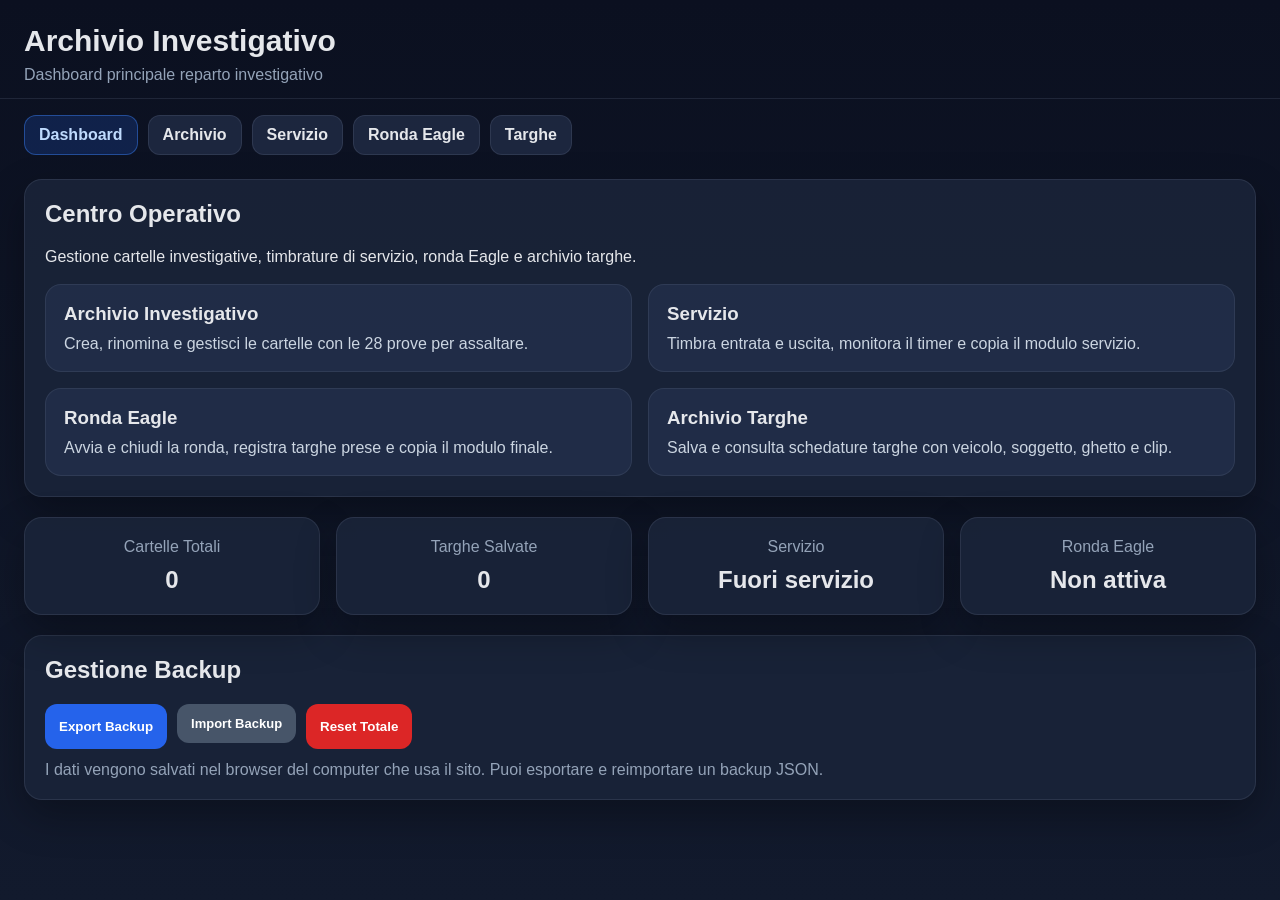
==== index.html @ c2adc294 "Add files via upload" ====
<!DOCTYPE html>
<html lang="it">
<head>
  <meta charset="UTF-8" />
  <meta name="viewport" content="width=device-width, initial-scale=1.0" />
  <title>Archivio Investigativo - Dashboard</title>
  <link rel="stylesheet" href="css/style.css" />
</head>
<body>
  <header class="site-header">
    <div>
      <h1>Archivio Investigativo</h1>
      <p class="subtitle">Dashboard principale reparto investigativo</p>
    </div>
  </header>

  <nav class="main-nav">
    <a href="index.html" class="nav-link active">Dashboard</a>
    <a href="archivio.html" class="nav-link">Archivio</a>
    <a href="servizio.html" class="nav-link">Servizio</a>
    <a href="ronda.html" class="nav-link">Ronda Eagle</a>
    <a href="targhe.html" class="nav-link">Targhe</a>
  </nav>

  <main class="page-container">
    <section class="panel hero-panel">
      <h2>Centro Operativo</h2>
      <p>
        Gestione cartelle investigative, timbrature di servizio, ronda Eagle e archivio targhe.
      </p>

      <div class="dashboard-grid">
        <a class="dashboard-card" href="archivio.html">
          <h3>Archivio Investigativo</h3>
          <p>Crea, rinomina e gestisci le cartelle con le 28 prove per assaltare.</p>
        </a>

        <a class="dashboard-card" href="servizio.html">
          <h3>Servizio</h3>
          <p>Timbra entrata e uscita, monitora il timer e copia il modulo servizio.</p>
        </a>

        <a class="dashboard-card" href="ronda.html">
          <h3>Ronda Eagle</h3>
          <p>Avvia e chiudi la ronda, registra targhe prese e copia il modulo finale.</p>
        </a>

        <a class="dashboard-card" href="targhe.html">
          <h3>Archivio Targhe</h3>
          <p>Salva e consulta schedature targhe con veicolo, soggetto, ghetto e clip.</p>
        </a>
      </div>
    </section>

    <section class="stats-grid">
      <div class="panel stat-card">
        <span class="stat-label">Cartelle Totali</span>
        <strong class="stat-value" id="statFolders">0</strong>
      </div>

      <div class="panel stat-card">
        <span class="stat-label">Targhe Salvate</span>
        <strong class="stat-value" id="statPlates">0</strong>
      </div>

      <div class="panel stat-card">
        <span class="stat-label">Servizio</span>
        <strong class="stat-value" id="statService">Fuori servizio</strong>
      </div>

      <div class="panel stat-card">
        <span class="stat-label">Ronda Eagle</span>
        <strong class="stat-value" id="statRonda">Non attiva</strong>
      </div>
    </section>

    <section class="panel">
      <h2>Gestione Backup</h2>
      <div class="button-row">
        <button class="btn btn-primary" id="exportDataBtn">Export Backup</button>
        <label class="btn btn-secondary file-label">
          Import Backup
          <input type="file" id="importDataInput" accept=".json" hidden />
        </label>
        <button class="btn btn-danger" id="resetAllBtn">Reset Totale</button>
      </div>
      <p class="help-text">
        I dati vengono salvati nel browser del computer che usa il sito. Puoi esportare e reimportare un backup JSON.
      </p>
    </section>
  </main>

  <script src="js/storage.js"></script>
  <script src="js/ui.js"></script>
  <script src="js/index.js"></script>
</body>
</html>
---- css/style.css ----
:root {
  --bg: #0b1020;
  --bg2: #121a2d;
  --panel: #1a2338;
  --panel-2: #24304b;
  --border: #334155;
  --text: #e5e7eb;
  --muted: #94a3b8;
  --primary: #2563eb;
  --primary-hover: #1d4ed8;
  --success: #16a34a;
  --warning: #d97706;
  --danger: #dc2626;
  --secondary: #475569;
  --shadow: 0 16px 40px rgba(0, 0, 0, 0.3);
  --radius: 18px;
}

* {
  box-sizing: border-box;
}

html, body {
  margin: 0;
  padding: 0;
  background: linear-gradient(180deg, var(--bg), var(--bg2));
  color: var(--text);
  font-family: Arial, Helvetica, sans-serif;
  min-height: 100%;
}

body {
  min-height: 100vh;
}

.site-header {
  padding: 24px 24px 14px;
  border-bottom: 1px solid rgba(148, 163, 184, 0.15);
}

.site-header h1 {
  margin: 0;
  font-size: 30px;
}

.subtitle {
  margin: 8px 0 0;
  color: var(--muted);
}

.main-nav {
  display: flex;
  flex-wrap: wrap;
  gap: 10px;
  padding: 16px 24px 0;
}

.nav-link {
  text-decoration: none;
  color: var(--text);
  background: rgba(36, 48, 75, 0.7);
  border: 1px solid rgba(148, 163, 184, 0.15);
  padding: 10px 14px;
  border-radius: 12px;
  font-weight: 700;
}

.nav-link.active {
  background: rgba(37, 99, 235, 0.2);
  border-color: rgba(59, 130, 246, 0.45);
  color: #bfdbfe;
}

.page-container {
  padding: 24px;
}

.narrow-page {
  max-width: 1000px;
  margin: 0 auto;
}

.page-grid {
  display: grid;
  grid-template-columns: 340px 1fr;
  gap: 20px;
}

.page-grid-targhe {
  display: grid;
  grid-template-columns: 420px 1fr;
  gap: 20px;
}

.panel {
  background: rgba(26, 35, 56, 0.95);
  border: 1px solid rgba(148, 163, 184, 0.14);
  border-radius: var(--radius);
  padding: 20px;
  box-shadow: var(--shadow);
}

.panel h2 {
  margin-top: 0;
}

.hero-panel {
  margin-bottom: 20px;
}

.dashboard-grid {
  margin-top: 18px;
  display: grid;
  grid-template-columns: repeat(2, minmax(220px, 1fr));
  gap: 16px;
}

.dashboard-card {
  display: block;
  text-decoration: none;
  color: var(--text);
  background: rgba(36, 48, 75, 0.8);
  border: 1px solid rgba(148, 163, 184, 0.12);
  border-radius: 16px;
  padding: 18px;
}

.dashboard-card h3 {
  margin-top: 0;
  margin-bottom: 10px;
}

.dashboard-card p {
  margin: 0;
  color: #cbd5e1;
}

.stats-grid {
  display: grid;
  grid-template-columns: repeat(4, minmax(160px, 1fr));
  gap: 16px;
  margin-bottom: 20px;
}

.stat-card {
  text-align: center;
}

.stat-label {
  display: block;
  color: var(--muted);
  margin-bottom: 10px;
}

.stat-value {
  font-size: 24px;
}

input,
textarea,
select {
  width: 100%;
  border: 1px solid var(--border);
  background: #0f172a;
  color: var(--text);
  border-radius: 12px;
  padding: 12px 14px;
  font: inherit;
  resize: vertical;
}

label {
  display: block;
  margin-bottom: 6px;
  font-size: 13px;
  font-weight: 700;
  color: #cbd5e1;
}

.stack {
  display: grid;
  gap: 12px;
}

.button-row {
  display: flex;
  flex-wrap: wrap;
  gap: 10px;
  margin-top: 14px;
}

.btn {
  border: none;
  border-radius: 12px;
  padding: 12px 14px;
  font-weight: 700;
  color: white;
  cursor: pointer;
}

.btn-primary {
  background: var(--primary);
}
.btn-primary:hover {
  background: var(--primary-hover);
}

.btn-secondary {
  background: var(--secondary);
}

.btn-success {
  background: var(--success);
}

.btn-warning {
  background: var(--warning);
}

.btn-danger {
  background: var(--danger);
}

.file-label {
  display: inline-flex;
  align-items: center;
}

.help-text {
  color: var(--muted);
  margin-bottom: 0;
  margin-top: 12px;
}

.folders-list {
  display: grid;
  gap: 10px;
  margin-top: 16px;
}

.folder-item {
  display: grid;
  grid-template-columns: 1fr auto;
  gap: 8px;
  align-items: center;
  background: rgba(36, 48, 75, 0.8);
  border: 1px solid rgba(148, 163, 184, 0.14);
  border-radius: 14px;
  padding: 8px;
}

.folder-select {
  background: transparent;
  color: var(--text);
  border: none;
  text-align: left;
  padding: 10px 12px;
  border-radius: 10px;
  font-weight: 700;
  cursor: pointer;
}

.folder-select.active {
  background: rgba(37, 99, 235, 0.14);
  color: #bfdbfe;
}

.folder-actions {
  display: flex;
  gap: 6px;
}

.icon-btn {
  background: #0f172a;
  border: 1px solid var(--border);
  color: var(--text);
  border-radius: 10px;
  padding: 8px 10px;
  cursor: pointer;
}

.folder-meta {
  display: flex;
  flex-wrap: wrap;
  gap: 10px;
  margin-top: 12px;
}

.badge {
  border-radius: 999px;
  padding: 8px 12px;
  font-size: 13px;
  font-weight: 700;
  background: rgba(59, 130, 246, 0.15);
  color: #bfdbfe;
  border: 1px solid rgba(59, 130, 246, 0.35);
}

.badge-ready {
  background: rgba(22, 163, 74, 0.16);
  color: #bbf7d0;
  border-color: rgba(22, 163, 74, 0.45);
}

.badge-not-ready {
  background: rgba(217, 119, 6, 0.16);
  color: #fde68a;
  border-color: rgba(217, 119, 6, 0.45);
}

.empty-state {
  text-align: center;
  color: var(--muted);
  padding: 32px 12px;
}

.proofs-grid {
  display: grid;
  gap: 16px;
  margin-top: 20px;
}

.proof-card {
  background: rgba(15, 23, 42, 0.78);
  border: 1px solid rgba(148, 163, 184, 0.12);
  border-radius: 16px;
  padding: 16px;
}

.proof-card h3 {
  margin-top: 0;
  margin-bottom: 12px;
  font-size: 17px;
}

.proof-top {
  display: flex;
  justify-content: space-between;
  gap: 14px;
  align-items: flex-start;
  margin-bottom: 14px;
}

.checkbox-line {
  display: inline-flex;
  gap: 8px;
  align-items: center;
  font-size: 14px;
  white-space: nowrap;
}

.proof-fields {
  display: grid;
  grid-template-columns: 180px 1fr;
  gap: 12px;
}

.info-grid {
  display: grid;
  grid-template-columns: repeat(4, minmax(150px, 1fr));
  gap: 14px;
  margin-bottom: 16px;
}

.info-box {
  background: rgba(15, 23, 42, 0.78);
  border: 1px solid rgba(148, 163, 184, 0.12);
  border-radius: 14px;
  padding: 14px;
}

.info-label {
  display: block;
  color: var(--muted);
  margin-bottom: 8px;
}

.form-grid {
  display: grid;
  grid-template-columns: 1fr 1fr;
  gap: 12px;
}

.plates-list {
  display: grid;
  gap: 12px;
}

.plate-card {
  background: rgba(15, 23, 42, 0.78);
  border: 1px solid rgba(148, 163, 184, 0.12);
  border-radius: 16px;
  padding: 16px;
}

.plate-card h3 {
  margin-top: 0;
  margin-bottom: 10px;
}

.plate-card p {
  margin: 6px 0;
  word-break: break-word;
}

.muted {
  color: var(--muted);
}

.small-actions {
  display: flex;
  flex-wrap: wrap;
  gap: 8px;
  margin-top: 12px;
}

@media (max-width: 1100px) {
  .page-grid,
  .page-grid-targhe {
    grid-template-columns: 1fr;
  }

  .stats-grid,
  .info-grid,
  .dashboard-grid,
  .form-grid,
  .proof-fields {
    grid-template-columns: 1fr;
  }
}
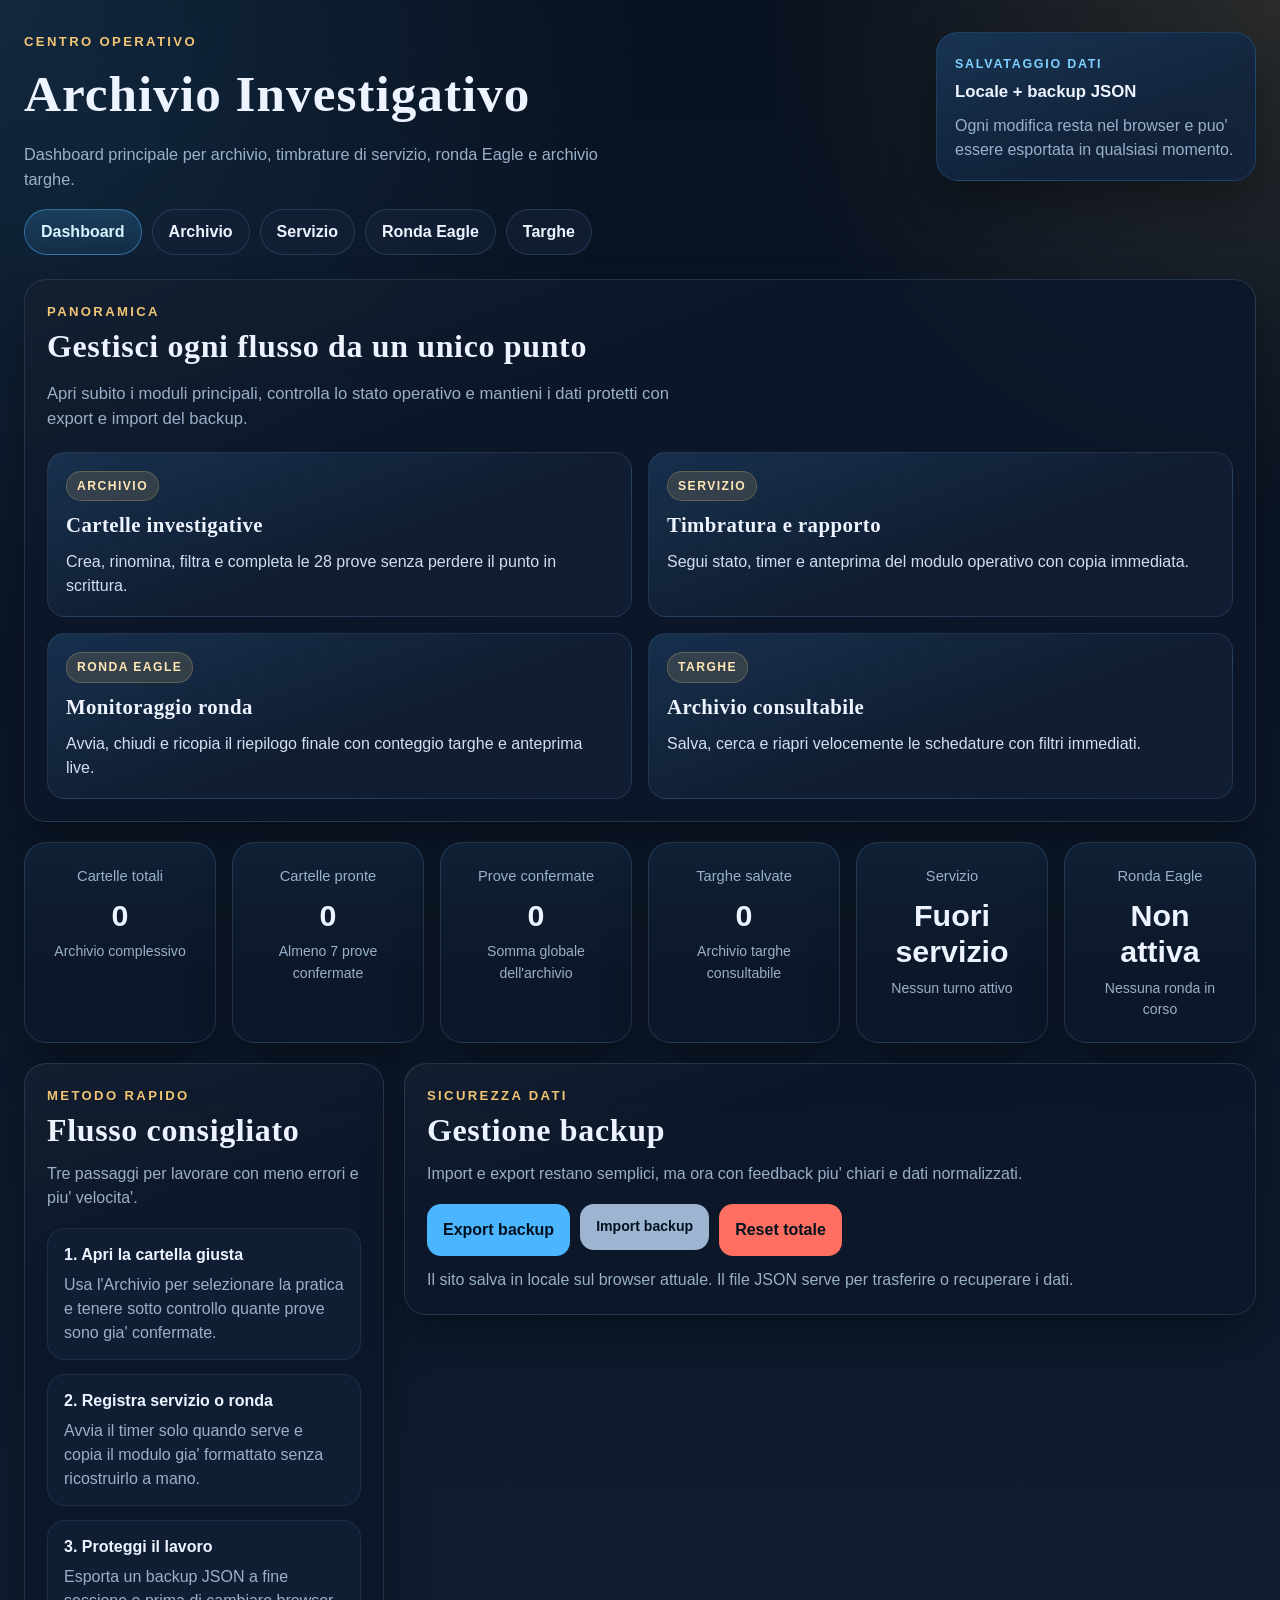
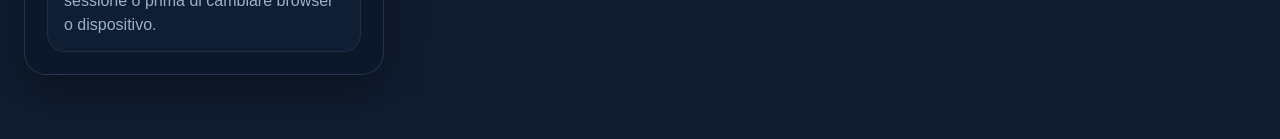
==== commit 495f1981: "Add files via upload" ====
--- a/index.html
+++ b/index.html
@@ -1,97 +1,178 @@
-<!DOCTYPE html>
-<html lang="it">
-<head>
-  <meta charset="UTF-8" />
-  <meta name="viewport" content="width=device-width, initial-scale=1.0" />
-  <title>Archivio Investigativo - Dashboard</title>
-  <link rel="stylesheet" href="css/style.css" />
-</head>
-<body>
-  <header class="site-header">
-    <div>
-      <h1>Archivio Investigativo</h1>
-      <p class="subtitle">Dashboard principale reparto investigativo</p>
-    </div>
-  </header>
-
-  <nav class="main-nav">
-    <a href="index.html" class="nav-link active">Dashboard</a>
-    <a href="archivio.html" class="nav-link">Archivio</a>
-    <a href="servizio.html" class="nav-link">Servizio</a>
-    <a href="ronda.html" class="nav-link">Ronda Eagle</a>
-    <a href="targhe.html" class="nav-link">Targhe</a>
-  </nav>
-
-  <main class="page-container">
-    <section class="panel hero-panel">
-      <h2>Centro Operativo</h2>
-      <p>
-        Gestione cartelle investigative, timbrature di servizio, ronda Eagle e archivio targhe.
-      </p>
-
-      <div class="dashboard-grid">
-        <a class="dashboard-card" href="archivio.html">
-          <h3>Archivio Investigativo</h3>
-          <p>Crea, rinomina e gestisci le cartelle con le 28 prove per assaltare.</p>
-        </a>
-
-        <a class="dashboard-card" href="servizio.html">
-          <h3>Servizio</h3>
-          <p>Timbra entrata e uscita, monitora il timer e copia il modulo servizio.</p>
-        </a>
-
-        <a class="dashboard-card" href="ronda.html">
-          <h3>Ronda Eagle</h3>
-          <p>Avvia e chiudi la ronda, registra targhe prese e copia il modulo finale.</p>
-        </a>
-
-        <a class="dashboard-card" href="targhe.html">
-          <h3>Archivio Targhe</h3>
-          <p>Salva e consulta schedature targhe con veicolo, soggetto, ghetto e clip.</p>
-        </a>
-      </div>
-    </section>
-
-    <section class="stats-grid">
-      <div class="panel stat-card">
-        <span class="stat-label">Cartelle Totali</span>
-        <strong class="stat-value" id="statFolders">0</strong>
-      </div>
-
-      <div class="panel stat-card">
-        <span class="stat-label">Targhe Salvate</span>
-        <strong class="stat-value" id="statPlates">0</strong>
-      </div>
-
-      <div class="panel stat-card">
-        <span class="stat-label">Servizio</span>
-        <strong class="stat-value" id="statService">Fuori servizio</strong>
-      </div>
-
-      <div class="panel stat-card">
-        <span class="stat-label">Ronda Eagle</span>
-        <strong class="stat-value" id="statRonda">Non attiva</strong>
-      </div>
-    </section>
-
-    <section class="panel">
-      <h2>Gestione Backup</h2>
-      <div class="button-row">
-        <button class="btn btn-primary" id="exportDataBtn">Export Backup</button>
-        <label class="btn btn-secondary file-label">
-          Import Backup
-          <input type="file" id="importDataInput" accept=".json" hidden />
-        </label>
-        <button class="btn btn-danger" id="resetAllBtn">Reset Totale</button>
-      </div>
-      <p class="help-text">
-        I dati vengono salvati nel browser del computer che usa il sito. Puoi esportare e reimportare un backup JSON.
-      </p>
-    </section>
-  </main>
-
-  <script src="js/storage.js"></script>
-  <script src="js/ui.js"></script>
-  <script src="js/index.js"></script>
-</body>
-</html>+<!DOCTYPE html>
+<html lang="it">
+<head>
+  <meta charset="UTF-8" />
+  <meta name="viewport" content="width=device-width, initial-scale=1.0" />
+  <meta
+    name="description"
+    content="Pannello operativo per archivio investigativo, servizio, ronda Eagle e schedatura targhe."
+  />
+  <meta name="theme-color" content="#0f1729" />
+  <title>Archivio Investigativo | Dashboard</title>
+  <link rel="stylesheet" href="css/style.css" />
+</head>
+<body>
+  <a class="skip-link" href="#mainContent">Vai al contenuto principale</a>
+
+  <div class="page-shell">
+    <header class="site-header">
+      <div class="site-header-copy">
+        <p class="eyebrow">Centro operativo</p>
+        <h1>Archivio Investigativo</h1>
+        <p class="subtitle">
+          Dashboard principale per archivio, timbrature di servizio, ronda Eagle e archivio targhe.
+        </p>
+      </div>
+
+      <aside class="header-card" aria-label="Informazioni salvataggio">
+        <span class="header-card-label">Salvataggio dati</span>
+        <strong>Locale + backup JSON</strong>
+        <p>Ogni modifica resta nel browser e puo' essere esportata in qualsiasi momento.</p>
+      </aside>
+    </header>
+
+    <nav class="main-nav" aria-label="Navigazione principale">
+      <a href="index.html" class="nav-link active" aria-current="page">Dashboard</a>
+      <a href="archivio.html" class="nav-link">Archivio</a>
+      <a href="servizio.html" class="nav-link">Servizio</a>
+      <a href="ronda.html" class="nav-link">Ronda Eagle</a>
+      <a href="targhe.html" class="nav-link">Targhe</a>
+    </nav>
+
+    <main class="page-container" id="mainContent">
+      <section class="panel hero-panel">
+        <div class="hero-copy">
+          <p class="eyebrow">Panoramica</p>
+          <h2>Gestisci ogni flusso da un unico punto</h2>
+          <p class="lead">
+            Apri subito i moduli principali, controlla lo stato operativo e mantieni i dati protetti con
+            export e import del backup.
+          </p>
+        </div>
+
+        <div class="dashboard-grid">
+          <a class="dashboard-card" href="archivio.html">
+            <span class="card-kicker">Archivio</span>
+            <h3>Cartelle investigative</h3>
+            <p>Crea, rinomina, filtra e completa le 28 prove senza perdere il punto in scrittura.</p>
+          </a>
+
+          <a class="dashboard-card" href="servizio.html">
+            <span class="card-kicker">Servizio</span>
+            <h3>Timbratura e rapporto</h3>
+            <p>Segui stato, timer e anteprima del modulo operativo con copia immediata.</p>
+          </a>
+
+          <a class="dashboard-card" href="ronda.html">
+            <span class="card-kicker">Ronda Eagle</span>
+            <h3>Monitoraggio ronda</h3>
+            <p>Avvia, chiudi e ricopia il riepilogo finale con conteggio targhe e anteprima live.</p>
+          </a>
+
+          <a class="dashboard-card" href="targhe.html">
+            <span class="card-kicker">Targhe</span>
+            <h3>Archivio consultabile</h3>
+            <p>Salva, cerca e riapri velocemente le schedature con filtri immediati.</p>
+          </a>
+        </div>
+      </section>
+
+      <section class="stats-grid stats-grid--wide" aria-label="Statistiche operative">
+        <div class="panel stat-card">
+          <span class="stat-label">Cartelle totali</span>
+          <strong class="stat-value" id="statFolders">0</strong>
+          <span class="stat-note">Archivio complessivo</span>
+        </div>
+
+        <div class="panel stat-card">
+          <span class="stat-label">Cartelle pronte</span>
+          <strong class="stat-value" id="statReadyFolders">0</strong>
+          <span class="stat-note">Almeno 7 prove confermate</span>
+        </div>
+
+        <div class="panel stat-card">
+          <span class="stat-label">Prove confermate</span>
+          <strong class="stat-value" id="statCheckedProofs">0</strong>
+          <span class="stat-note">Somma globale dell'archivio</span>
+        </div>
+
+        <div class="panel stat-card">
+          <span class="stat-label">Targhe salvate</span>
+          <strong class="stat-value" id="statPlates">0</strong>
+          <span class="stat-note">Archivio targhe consultabile</span>
+        </div>
+
+        <div class="panel stat-card">
+          <span class="stat-label">Servizio</span>
+          <strong class="stat-value" id="statService">Fuori servizio</strong>
+          <span class="stat-note" id="statServiceNote">Nessun turno attivo</span>
+        </div>
+
+        <div class="panel stat-card">
+          <span class="stat-label">Ronda Eagle</span>
+          <strong class="stat-value" id="statRonda">Non attiva</strong>
+          <span class="stat-note" id="statRondaNote">Nessuna ronda in corso</span>
+        </div>
+      </section>
+
+      <section class="page-grid dashboard-lower">
+        <section class="panel">
+          <div class="panel-header">
+            <div>
+              <p class="eyebrow">Metodo rapido</p>
+              <h2>Flusso consigliato</h2>
+              <p class="panel-subtitle">Tre passaggi per lavorare con meno errori e piu' velocita'.</p>
+            </div>
+          </div>
+
+          <div class="checklist">
+            <div class="checklist-item">
+              <strong>1. Apri la cartella giusta</strong>
+              <p>Usa l'Archivio per selezionare la pratica e tenere sotto controllo quante prove sono gia' confermate.</p>
+            </div>
+
+            <div class="checklist-item">
+              <strong>2. Registra servizio o ronda</strong>
+              <p>Avvia il timer solo quando serve e copia il modulo gia' formattato senza ricostruirlo a mano.</p>
+            </div>
+
+            <div class="checklist-item">
+              <strong>3. Proteggi il lavoro</strong>
+              <p>Esporta un backup JSON a fine sessione o prima di cambiare browser o dispositivo.</p>
+            </div>
+          </div>
+        </section>
+
+        <section class="panel">
+          <div class="panel-header">
+            <div>
+              <p class="eyebrow">Sicurezza dati</p>
+              <h2>Gestione backup</h2>
+              <p class="panel-subtitle">
+                Import e export restano semplici, ma ora con feedback piu' chiari e dati normalizzati.
+              </p>
+            </div>
+          </div>
+
+          <div class="button-row">
+            <button class="btn btn-primary" id="exportDataBtn" type="button">Export backup</button>
+            <label class="btn btn-secondary file-label">
+              Import backup
+              <input type="file" id="importDataInput" accept=".json" hidden />
+            </label>
+            <button class="btn btn-danger" id="resetAllBtn" type="button">Reset totale</button>
+          </div>
+
+          <p class="help-text">
+            Il sito salva in locale sul browser attuale. Il file JSON serve per trasferire o recuperare i dati.
+          </p>
+        </section>
+      </section>
+    </main>
+  </div>
+
+  <script src="js/storage.js"></script>
+  <script src="js/ui.js"></script>
+  <script src="js/index.js"></script>
+</body>
+</html>
--- a/css/style.css
+++ b/css/style.css
@@ -1,430 +1,983 @@
-:root {
-  --bg: #0b1020;
-  --bg2: #121a2d;
-  --panel: #1a2338;
-  --panel-2: #24304b;
-  --border: #334155;
-  --text: #e5e7eb;
-  --muted: #94a3b8;
-  --primary: #2563eb;
-  --primary-hover: #1d4ed8;
-  --success: #16a34a;
-  --warning: #d97706;
-  --danger: #dc2626;
-  --secondary: #475569;
-  --shadow: 0 16px 40px rgba(0, 0, 0, 0.3);
-  --radius: 18px;
-}
-
-* {
-  box-sizing: border-box;
-}
-
-html, body {
-  margin: 0;
-  padding: 0;
-  background: linear-gradient(180deg, var(--bg), var(--bg2));
-  color: var(--text);
-  font-family: Arial, Helvetica, sans-serif;
-  min-height: 100%;
-}
-
-body {
-  min-height: 100vh;
-}
-
-.site-header {
-  padding: 24px 24px 14px;
-  border-bottom: 1px solid rgba(148, 163, 184, 0.15);
-}
-
-.site-header h1 {
-  margin: 0;
-  font-size: 30px;
-}
-
-.subtitle {
-  margin: 8px 0 0;
-  color: var(--muted);
-}
-
-.main-nav {
-  display: flex;
-  flex-wrap: wrap;
-  gap: 10px;
-  padding: 16px 24px 0;
-}
-
-.nav-link {
-  text-decoration: none;
-  color: var(--text);
-  background: rgba(36, 48, 75, 0.7);
-  border: 1px solid rgba(148, 163, 184, 0.15);
-  padding: 10px 14px;
-  border-radius: 12px;
-  font-weight: 700;
-}
-
-.nav-link.active {
-  background: rgba(37, 99, 235, 0.2);
-  border-color: rgba(59, 130, 246, 0.45);
-  color: #bfdbfe;
-}
-
-.page-container {
-  padding: 24px;
-}
-
-.narrow-page {
-  max-width: 1000px;
-  margin: 0 auto;
-}
-
-.page-grid {
-  display: grid;
-  grid-template-columns: 340px 1fr;
-  gap: 20px;
-}
-
-.page-grid-targhe {
-  display: grid;
-  grid-template-columns: 420px 1fr;
-  gap: 20px;
-}
-
-.panel {
-  background: rgba(26, 35, 56, 0.95);
-  border: 1px solid rgba(148, 163, 184, 0.14);
-  border-radius: var(--radius);
-  padding: 20px;
-  box-shadow: var(--shadow);
-}
-
-.panel h2 {
-  margin-top: 0;
-}
-
-.hero-panel {
-  margin-bottom: 20px;
-}
-
-.dashboard-grid {
-  margin-top: 18px;
-  display: grid;
-  grid-template-columns: repeat(2, minmax(220px, 1fr));
-  gap: 16px;
-}
-
-.dashboard-card {
-  display: block;
-  text-decoration: none;
-  color: var(--text);
-  background: rgba(36, 48, 75, 0.8);
-  border: 1px solid rgba(148, 163, 184, 0.12);
-  border-radius: 16px;
-  padding: 18px;
-}
-
-.dashboard-card h3 {
-  margin-top: 0;
-  margin-bottom: 10px;
-}
-
-.dashboard-card p {
-  margin: 0;
-  color: #cbd5e1;
-}
-
-.stats-grid {
-  display: grid;
-  grid-template-columns: repeat(4, minmax(160px, 1fr));
-  gap: 16px;
-  margin-bottom: 20px;
-}
-
-.stat-card {
-  text-align: center;
-}
-
-.stat-label {
-  display: block;
-  color: var(--muted);
-  margin-bottom: 10px;
-}
-
-.stat-value {
-  font-size: 24px;
-}
-
-input,
-textarea,
-select {
-  width: 100%;
-  border: 1px solid var(--border);
-  background: #0f172a;
-  color: var(--text);
-  border-radius: 12px;
-  padding: 12px 14px;
-  font: inherit;
-  resize: vertical;
-}
-
-label {
-  display: block;
-  margin-bottom: 6px;
-  font-size: 13px;
-  font-weight: 700;
-  color: #cbd5e1;
-}
-
-.stack {
-  display: grid;
-  gap: 12px;
-}
-
-.button-row {
-  display: flex;
-  flex-wrap: wrap;
-  gap: 10px;
-  margin-top: 14px;
-}
-
-.btn {
-  border: none;
-  border-radius: 12px;
-  padding: 12px 14px;
-  font-weight: 700;
-  color: white;
-  cursor: pointer;
-}
-
-.btn-primary {
-  background: var(--primary);
-}
-.btn-primary:hover {
-  background: var(--primary-hover);
-}
-
-.btn-secondary {
-  background: var(--secondary);
-}
-
-.btn-success {
-  background: var(--success);
-}
-
-.btn-warning {
-  background: var(--warning);
-}
-
-.btn-danger {
-  background: var(--danger);
-}
-
-.file-label {
-  display: inline-flex;
-  align-items: center;
-}
-
-.help-text {
-  color: var(--muted);
-  margin-bottom: 0;
-  margin-top: 12px;
-}
-
-.folders-list {
-  display: grid;
-  gap: 10px;
-  margin-top: 16px;
-}
-
-.folder-item {
-  display: grid;
-  grid-template-columns: 1fr auto;
-  gap: 8px;
-  align-items: center;
-  background: rgba(36, 48, 75, 0.8);
-  border: 1px solid rgba(148, 163, 184, 0.14);
-  border-radius: 14px;
-  padding: 8px;
-}
-
-.folder-select {
-  background: transparent;
-  color: var(--text);
-  border: none;
-  text-align: left;
-  padding: 10px 12px;
-  border-radius: 10px;
-  font-weight: 700;
-  cursor: pointer;
-}
-
-.folder-select.active {
-  background: rgba(37, 99, 235, 0.14);
-  color: #bfdbfe;
-}
-
-.folder-actions {
-  display: flex;
-  gap: 6px;
-}
-
-.icon-btn {
-  background: #0f172a;
-  border: 1px solid var(--border);
-  color: var(--text);
-  border-radius: 10px;
-  padding: 8px 10px;
-  cursor: pointer;
-}
-
-.folder-meta {
-  display: flex;
-  flex-wrap: wrap;
-  gap: 10px;
-  margin-top: 12px;
-}
-
-.badge {
-  border-radius: 999px;
-  padding: 8px 12px;
-  font-size: 13px;
-  font-weight: 700;
-  background: rgba(59, 130, 246, 0.15);
-  color: #bfdbfe;
-  border: 1px solid rgba(59, 130, 246, 0.35);
-}
-
-.badge-ready {
-  background: rgba(22, 163, 74, 0.16);
-  color: #bbf7d0;
-  border-color: rgba(22, 163, 74, 0.45);
-}
-
-.badge-not-ready {
-  background: rgba(217, 119, 6, 0.16);
-  color: #fde68a;
-  border-color: rgba(217, 119, 6, 0.45);
-}
-
-.empty-state {
-  text-align: center;
-  color: var(--muted);
-  padding: 32px 12px;
-}
-
-.proofs-grid {
-  display: grid;
-  gap: 16px;
-  margin-top: 20px;
-}
-
-.proof-card {
-  background: rgba(15, 23, 42, 0.78);
-  border: 1px solid rgba(148, 163, 184, 0.12);
-  border-radius: 16px;
-  padding: 16px;
-}
-
-.proof-card h3 {
-  margin-top: 0;
-  margin-bottom: 12px;
-  font-size: 17px;
-}
-
-.proof-top {
-  display: flex;
-  justify-content: space-between;
-  gap: 14px;
-  align-items: flex-start;
-  margin-bottom: 14px;
-}
-
-.checkbox-line {
-  display: inline-flex;
-  gap: 8px;
-  align-items: center;
-  font-size: 14px;
-  white-space: nowrap;
-}
-
-.proof-fields {
-  display: grid;
-  grid-template-columns: 180px 1fr;
-  gap: 12px;
-}
-
-.info-grid {
-  display: grid;
-  grid-template-columns: repeat(4, minmax(150px, 1fr));
-  gap: 14px;
-  margin-bottom: 16px;
-}
-
-.info-box {
-  background: rgba(15, 23, 42, 0.78);
-  border: 1px solid rgba(148, 163, 184, 0.12);
-  border-radius: 14px;
-  padding: 14px;
-}
-
-.info-label {
-  display: block;
-  color: var(--muted);
-  margin-bottom: 8px;
-}
-
-.form-grid {
-  display: grid;
-  grid-template-columns: 1fr 1fr;
-  gap: 12px;
-}
-
-.plates-list {
-  display: grid;
-  gap: 12px;
-}
-
-.plate-card {
-  background: rgba(15, 23, 42, 0.78);
-  border: 1px solid rgba(148, 163, 184, 0.12);
-  border-radius: 16px;
-  padding: 16px;
-}
-
-.plate-card h3 {
-  margin-top: 0;
-  margin-bottom: 10px;
-}
-
-.plate-card p {
-  margin: 6px 0;
-  word-break: break-word;
-}
-
-.muted {
-  color: var(--muted);
-}
-
-.small-actions {
-  display: flex;
-  flex-wrap: wrap;
-  gap: 8px;
-  margin-top: 12px;
-}
-
-@media (max-width: 1100px) {
-  .page-grid,
-  .page-grid-targhe {
-    grid-template-columns: 1fr;
-  }
-
-  .stats-grid,
-  .info-grid,
-  .dashboard-grid,
-  .form-grid,
-  .proof-fields {
-    grid-template-columns: 1fr;
-  }
-}+:root {
+  --bg: #08111f;
+  --bg-soft: #101d31;
+  --surface: rgba(13, 24, 42, 0.92);
+  --surface-2: rgba(17, 31, 53, 0.9);
+  --line: rgba(122, 164, 208, 0.2);
+  --text: #eef4ff;
+  --muted: #9ab0c9;
+  --primary: #4bb5ff;
+  --primary-hover: #7dd0ff;
+  --accent: #f1c574;
+  --success: #30c48d;
+  --warning: #f5b74a;
+  --danger: #ff6f61;
+  --shadow: 0 22px 44px rgba(0, 0, 0, 0.32);
+  --radius: 22px;
+}
+
+*,
+*::before,
+*::after {
+  box-sizing: border-box;
+}
+
+html,
+body {
+  margin: 0;
+  padding: 0;
+  min-height: 100%;
+}
+
+body {
+  background:
+    radial-gradient(circle at top left, rgba(75, 181, 255, 0.14), transparent 30%),
+    radial-gradient(circle at top right, rgba(241, 197, 116, 0.14), transparent 24%),
+    linear-gradient(180deg, var(--bg), var(--bg-soft));
+  color: var(--text);
+  font-family: "Trebuchet MS", "Lucida Sans Unicode", "Segoe UI", sans-serif;
+  line-height: 1.5;
+  position: relative;
+}
+
+body::before {
+  content: "";
+  position: fixed;
+  inset: 0;
+  pointer-events: none;
+  background-image:
+    linear-gradient(rgba(255, 255, 255, 0.025) 1px, transparent 1px),
+    linear-gradient(90deg, rgba(255, 255, 255, 0.02) 1px, transparent 1px);
+  background-size: 36px 36px;
+  mask-image: linear-gradient(180deg, rgba(0, 0, 0, 0.55), transparent 100%);
+  opacity: 0.32;
+}
+
+h1,
+h2,
+h3 {
+  font-family: "Palatino Linotype", "Book Antiqua", Palatino, serif;
+  letter-spacing: 0.02em;
+}
+
+a {
+  color: inherit;
+}
+
+button,
+input,
+textarea,
+select {
+  font: inherit;
+}
+
+textarea {
+  min-height: 120px;
+  resize: vertical;
+}
+
+.skip-link {
+  position: absolute;
+  left: 16px;
+  top: -48px;
+  z-index: 20;
+  background: var(--primary);
+  color: #04101d;
+  padding: 10px 14px;
+  border-radius: 12px;
+  font-weight: 700;
+  text-decoration: none;
+}
+
+.skip-link:focus {
+  top: 16px;
+}
+
+.page-shell {
+  max-width: 1440px;
+  margin: 0 auto;
+  padding-bottom: 40px;
+}
+
+.site-header {
+  display: grid;
+  grid-template-columns: minmax(0, 1fr) minmax(260px, 320px);
+  gap: 20px;
+  align-items: start;
+  padding: 32px 24px 18px;
+}
+
+.site-header-copy h1 {
+  margin: 4px 0 0;
+  font-size: clamp(2rem, 4vw, 3.2rem);
+}
+
+.subtitle,
+.lead,
+.panel-subtitle,
+.help-text,
+.search-status,
+.stat-note {
+  color: var(--muted);
+}
+
+.subtitle {
+  margin: 10px 0 0;
+  max-width: 68ch;
+  font-size: 1.02rem;
+}
+
+.lead {
+  margin: 12px 0 0;
+  max-width: 70ch;
+  font-size: 1.04rem;
+}
+
+.eyebrow {
+  margin: 0;
+  color: var(--accent);
+  font-size: 0.82rem;
+  font-weight: 700;
+  letter-spacing: 0.18em;
+  text-transform: uppercase;
+}
+
+.header-card {
+  background:
+    linear-gradient(160deg, rgba(75, 181, 255, 0.12), transparent 65%),
+    rgba(18, 35, 60, 0.92);
+  border: 1px solid rgba(75, 181, 255, 0.18);
+  border-radius: var(--radius);
+  padding: 18px;
+  box-shadow: var(--shadow);
+}
+
+.header-card strong {
+  display: block;
+  margin-top: 4px;
+  font-size: 1.05rem;
+}
+
+.header-card p {
+  margin: 10px 0 0;
+  color: var(--muted);
+}
+
+.header-card-label {
+  display: inline-block;
+  color: var(--primary-hover);
+  font-size: 0.78rem;
+  font-weight: 700;
+  letter-spacing: 0.14em;
+  text-transform: uppercase;
+}
+
+.main-nav {
+  display: flex;
+  flex-wrap: wrap;
+  gap: 10px;
+  padding: 0 24px;
+}
+
+.nav-link {
+  display: inline-flex;
+  align-items: center;
+  min-height: 44px;
+  padding: 10px 16px;
+  text-decoration: none;
+  color: var(--text);
+  background: rgba(19, 33, 54, 0.74);
+  border: 1px solid var(--line);
+  border-radius: 999px;
+  font-weight: 700;
+  transition:
+    transform 0.18s ease,
+    border-color 0.18s ease,
+    background 0.18s ease,
+    color 0.18s ease;
+}
+
+.nav-link:hover,
+.nav-link:focus-visible {
+  transform: translateY(-1px);
+  border-color: rgba(75, 181, 255, 0.42);
+  background: rgba(20, 37, 61, 0.9);
+  outline: none;
+}
+
+.nav-link.active {
+  background: linear-gradient(180deg, rgba(75, 181, 255, 0.2), rgba(75, 181, 255, 0.09));
+  border-color: rgba(75, 181, 255, 0.48);
+  color: #d8f2ff;
+}
+
+.page-container {
+  padding: 24px;
+}
+
+.page-stack {
+  display: grid;
+  gap: 18px;
+}
+
+.narrow-page {
+  max-width: 1080px;
+  margin: 0 auto;
+}
+
+.page-grid {
+  display: grid;
+  grid-template-columns: minmax(300px, 360px) minmax(0, 1fr);
+  gap: 20px;
+}
+
+.page-grid-targhe {
+  display: grid;
+  grid-template-columns: minmax(340px, 430px) minmax(0, 1fr);
+  gap: 20px;
+}
+
+.dashboard-lower {
+  align-items: start;
+}
+
+.panel {
+  position: relative;
+  overflow: hidden;
+  background:
+    linear-gradient(160deg, rgba(255, 255, 255, 0.03), transparent 30%),
+    var(--surface);
+  border: 1px solid var(--line);
+  border-radius: var(--radius);
+  padding: 22px;
+  box-shadow: var(--shadow);
+}
+
+.panel h2 {
+  margin: 0;
+  font-size: clamp(1.45rem, 3vw, 2rem);
+}
+
+.panel-header {
+  display: flex;
+  justify-content: space-between;
+  gap: 16px;
+  align-items: start;
+  margin-bottom: 18px;
+}
+
+.panel-header--split {
+  align-items: center;
+}
+
+.panel-subtitle {
+  margin: 8px 0 0;
+}
+
+.hero-panel {
+  display: grid;
+  gap: 20px;
+  margin-bottom: 20px;
+}
+
+.dashboard-grid {
+  display: grid;
+  grid-template-columns: repeat(2, minmax(0, 1fr));
+  gap: 16px;
+}
+
+.dashboard-card {
+  display: block;
+  padding: 18px;
+  border-radius: 18px;
+  text-decoration: none;
+  color: var(--text);
+  background:
+    linear-gradient(160deg, rgba(75, 181, 255, 0.13), transparent 55%),
+    rgba(17, 31, 53, 0.9);
+  border: 1px solid rgba(122, 164, 208, 0.16);
+  transition:
+    transform 0.2s ease,
+    border-color 0.2s ease,
+    box-shadow 0.2s ease;
+}
+
+.dashboard-card:hover,
+.dashboard-card:focus-visible {
+  transform: translateY(-4px);
+  border-color: rgba(75, 181, 255, 0.34);
+  box-shadow: 0 20px 36px rgba(0, 0, 0, 0.24);
+  outline: none;
+}
+
+.dashboard-card h3 {
+  margin: 8px 0 10px;
+  font-size: 1.3rem;
+}
+
+.dashboard-card p {
+  margin: 0;
+  color: #d2def1;
+}
+
+.card-kicker {
+  display: inline-flex;
+  padding: 5px 10px;
+  border-radius: 999px;
+  background: rgba(241, 197, 116, 0.14);
+  border: 1px solid rgba(241, 197, 116, 0.24);
+  color: #ffe7b6;
+  font-size: 0.76rem;
+  font-weight: 700;
+  letter-spacing: 0.12em;
+  text-transform: uppercase;
+}
+
+.stats-grid {
+  display: grid;
+  grid-template-columns: repeat(4, minmax(0, 1fr));
+  gap: 16px;
+  margin-bottom: 20px;
+}
+
+.stats-grid--wide {
+  grid-template-columns: repeat(6, minmax(0, 1fr));
+}
+
+.stat-card {
+  text-align: center;
+  background:
+    linear-gradient(180deg, rgba(75, 181, 255, 0.06), transparent 65%),
+    rgba(13, 24, 42, 0.94);
+}
+
+.stat-label {
+  display: block;
+  margin-bottom: 10px;
+  color: var(--muted);
+  font-size: 0.92rem;
+}
+
+.stat-value {
+  display: block;
+  font-size: clamp(1.35rem, 3vw, 1.9rem);
+  line-height: 1.2;
+}
+
+.stat-note {
+  display: block;
+  margin-top: 8px;
+  font-size: 0.88rem;
+}
+
+.checklist {
+  display: grid;
+  gap: 14px;
+}
+
+.checklist-item {
+  padding: 14px 16px;
+  border-radius: 18px;
+  background: rgba(19, 34, 57, 0.72);
+  border: 1px solid rgba(122, 164, 208, 0.12);
+}
+
+.checklist-item strong {
+  display: block;
+  margin-bottom: 6px;
+}
+
+.checklist-item p {
+  margin: 0;
+  color: var(--muted);
+}
+
+label {
+  display: block;
+  margin-bottom: 6px;
+  color: #d6e2f5;
+  font-size: 0.88rem;
+  font-weight: 700;
+}
+
+input,
+textarea,
+select {
+  width: 100%;
+  border: 1px solid rgba(122, 164, 208, 0.24);
+  background: rgba(8, 17, 31, 0.76);
+  color: var(--text);
+  border-radius: 14px;
+  padding: 12px 14px;
+  transition:
+    border-color 0.16s ease,
+    box-shadow 0.16s ease;
+}
+
+input::placeholder,
+textarea::placeholder {
+  color: #7e93ad;
+}
+
+input:focus-visible,
+textarea:focus-visible,
+select:focus-visible,
+button:focus-visible,
+.file-label:focus-within,
+.icon-btn:focus-visible {
+  outline: none;
+  border-color: rgba(75, 181, 255, 0.54);
+  box-shadow: 0 0 0 3px rgba(75, 181, 255, 0.18);
+}
+
+.stack {
+  display: grid;
+  gap: 14px;
+}
+
+.compact-stack {
+  gap: 12px;
+}
+
+.button-row,
+.small-actions {
+  display: flex;
+  flex-wrap: wrap;
+  gap: 10px;
+}
+
+.button-row {
+  margin-top: 14px;
+}
+
+.btn,
+.file-label {
+  display: inline-flex;
+  align-items: center;
+  justify-content: center;
+  min-height: 46px;
+  padding: 12px 16px;
+  border: none;
+  border-radius: 14px;
+  font-weight: 700;
+  color: #03111e;
+  cursor: pointer;
+  text-decoration: none;
+  transition:
+    transform 0.18s ease,
+    filter 0.18s ease,
+    opacity 0.18s ease;
+}
+
+.btn:hover,
+.file-label:hover {
+  transform: translateY(-1px);
+  filter: brightness(1.04);
+}
+
+.btn:disabled {
+  cursor: not-allowed;
+  opacity: 0.52;
+  transform: none;
+  filter: none;
+}
+
+.btn-primary {
+  background: var(--primary);
+}
+
+.btn-secondary,
+.file-label {
+  background: #9db5d1;
+}
+
+.btn-success {
+  background: var(--success);
+}
+
+.btn-warning {
+  background: var(--warning);
+}
+
+.btn-danger {
+  background: var(--danger);
+}
+
+.help-text {
+  margin: 12px 0 0;
+}
+
+.compact-help {
+  margin-top: 8px;
+  font-size: 0.9rem;
+}
+
+.summary-strip {
+  display: grid;
+  grid-template-columns: repeat(2, minmax(0, 1fr));
+  gap: 12px;
+}
+
+.mini-stat {
+  padding: 14px 16px;
+  border-radius: 18px;
+  background: rgba(19, 34, 57, 0.7);
+  border: 1px solid rgba(122, 164, 208, 0.12);
+}
+
+.mini-stat span {
+  display: block;
+  color: var(--muted);
+  font-size: 0.84rem;
+}
+
+.mini-stat strong {
+  display: block;
+  margin-top: 4px;
+  font-size: 1.35rem;
+}
+
+.search-status {
+  margin: 0;
+  font-size: 0.92rem;
+}
+
+.sidebar-panel {
+  align-self: start;
+  position: sticky;
+  top: 22px;
+}
+
+.folders-list,
+.plates-list {
+  display: grid;
+  gap: 12px;
+}
+
+.folder-item,
+.plate-card,
+.info-box,
+.proof-card {
+  background: rgba(17, 31, 53, 0.9);
+  border: 1px solid rgba(122, 164, 208, 0.14);
+}
+
+.folder-item {
+  display: grid;
+  grid-template-columns: minmax(0, 1fr) auto;
+  gap: 12px;
+  align-items: start;
+  padding: 12px;
+  border-radius: 18px;
+}
+
+.folder-item-main {
+  min-width: 0;
+}
+
+.folder-select {
+  width: 100%;
+  background: transparent;
+  color: var(--text);
+  border: none;
+  text-align: left;
+  padding: 0;
+  font-weight: 700;
+  font-size: 1rem;
+  cursor: pointer;
+}
+
+.folder-select.active {
+  color: #dff4ff;
+}
+
+.folder-item-meta {
+  display: flex;
+  gap: 10px;
+  flex-wrap: wrap;
+  margin-top: 6px;
+  color: var(--muted);
+  font-size: 0.85rem;
+}
+
+.folder-item-progress {
+  width: 100%;
+  height: 8px;
+  margin-top: 10px;
+  border-radius: 999px;
+  background: rgba(255, 255, 255, 0.08);
+  overflow: hidden;
+}
+
+.folder-item-progress-bar,
+.progress-bar-fill {
+  display: block;
+  height: 100%;
+  border-radius: inherit;
+  background: linear-gradient(90deg, var(--primary), #8ce7ff);
+}
+
+.folder-actions {
+  display: flex;
+  gap: 8px;
+}
+
+.icon-btn {
+  width: 42px;
+  height: 42px;
+  border: 1px solid rgba(122, 164, 208, 0.24);
+  border-radius: 12px;
+  background: rgba(8, 17, 31, 0.78);
+  color: var(--text);
+  cursor: pointer;
+  transition:
+    border-color 0.16s ease,
+    transform 0.16s ease,
+    background 0.16s ease;
+}
+
+.icon-btn:hover {
+  transform: translateY(-1px);
+  border-color: rgba(75, 181, 255, 0.42);
+  background: rgba(12, 24, 43, 0.94);
+}
+
+.folder-overview {
+  display: grid;
+  gap: 16px;
+}
+
+.folder-title-row {
+  display: flex;
+  justify-content: space-between;
+  gap: 16px;
+  align-items: start;
+}
+
+.folder-title-row h2 {
+  margin-top: 6px;
+}
+
+.folder-progress-line {
+  display: flex;
+  justify-content: space-between;
+  gap: 12px;
+  align-items: end;
+}
+
+.folder-progress-line strong {
+  font-size: 1.55rem;
+}
+
+.folder-progress-line span {
+  color: var(--muted);
+}
+
+.progress-bar {
+  width: 100%;
+  height: 12px;
+  border-radius: 999px;
+  background: rgba(255, 255, 255, 0.08);
+  overflow: hidden;
+}
+
+.badge,
+.status-pill {
+  display: inline-flex;
+  align-items: center;
+  justify-content: center;
+  min-height: 36px;
+  padding: 8px 14px;
+  border-radius: 999px;
+  font-size: 0.82rem;
+  font-weight: 700;
+  letter-spacing: 0.04em;
+}
+
+.badge {
+  background: rgba(75, 181, 255, 0.12);
+  color: #d8f2ff;
+  border: 1px solid rgba(75, 181, 255, 0.28);
+}
+
+.badge-ready,
+.status-pill--active {
+  background: rgba(48, 196, 141, 0.14);
+  color: #c9ffe9;
+  border: 1px solid rgba(48, 196, 141, 0.35);
+}
+
+.badge-not-ready,
+.status-pill--idle {
+  background: rgba(241, 197, 116, 0.16);
+  color: #ffe9ba;
+  border: 1px solid rgba(241, 197, 116, 0.32);
+}
+
+.empty-state {
+  padding: 34px 16px;
+  text-align: center;
+  color: var(--muted);
+}
+
+.proofs-grid {
+  display: grid;
+  gap: 16px;
+  margin-top: 20px;
+}
+
+.proof-card {
+  border-radius: 18px;
+  padding: 18px;
+}
+
+.proof-card.is-checked {
+  border-color: rgba(48, 196, 141, 0.35);
+  background:
+    linear-gradient(180deg, rgba(48, 196, 141, 0.08), transparent 55%),
+    rgba(17, 31, 53, 0.9);
+}
+
+.proof-top {
+  display: flex;
+  justify-content: space-between;
+  gap: 16px;
+  align-items: start;
+  margin-bottom: 14px;
+}
+
+.proof-top h3 {
+  margin: 6px 0 0;
+  font-size: 1.2rem;
+}
+
+.proof-index {
+  display: inline-flex;
+  padding: 4px 10px;
+  border-radius: 999px;
+  background: rgba(75, 181, 255, 0.1);
+  color: #d8f2ff;
+  font-size: 0.76rem;
+  font-weight: 700;
+  letter-spacing: 0.1em;
+  text-transform: uppercase;
+}
+
+.checkbox-line {
+  display: inline-flex;
+  gap: 10px;
+  align-items: center;
+  padding: 8px 12px;
+  border-radius: 999px;
+  background: rgba(255, 255, 255, 0.04);
+}
+
+.checkbox-line input {
+  width: auto;
+  margin: 0;
+}
+
+.proof-fields,
+.form-grid,
+.info-grid {
+  display: grid;
+  gap: 14px;
+}
+
+.proof-fields {
+  grid-template-columns: 180px minmax(0, 1fr);
+}
+
+.form-grid {
+  grid-template-columns: repeat(2, minmax(0, 1fr));
+}
+
+.info-grid {
+  grid-template-columns: repeat(4, minmax(0, 1fr));
+  margin-bottom: 16px;
+}
+
+.info-box {
+  border-radius: 18px;
+  padding: 16px;
+}
+
+.info-label {
+  display: block;
+  margin-bottom: 8px;
+  color: var(--muted);
+  font-size: 0.86rem;
+}
+
+.module-preview {
+  margin: 0;
+  padding: 16px;
+  border-radius: 18px;
+  background: rgba(8, 17, 31, 0.76);
+  border: 1px solid rgba(122, 164, 208, 0.18);
+  color: #ddedf9;
+  white-space: pre-wrap;
+  word-break: break-word;
+}
+
+.plate-card {
+  border-radius: 18px;
+  padding: 18px;
+}
+
+.plate-card h3 {
+  margin: 0;
+  font-size: 1.2rem;
+}
+
+.plate-card p {
+  margin: 8px 0 0;
+  color: #d4e0f2;
+  word-break: break-word;
+}
+
+.plate-meta {
+  color: var(--muted);
+  font-size: 0.9rem;
+}
+
+.text-link {
+  color: #9ce4ff;
+}
+
+.text-link:hover,
+.text-link:focus-visible {
+  color: #c7f0ff;
+  outline: none;
+}
+
+.muted {
+  color: var(--muted);
+}
+
+.toast-stack {
+  position: fixed;
+  right: 18px;
+  bottom: 18px;
+  z-index: 50;
+  display: grid;
+  gap: 10px;
+  width: min(360px, calc(100vw - 36px));
+}
+
+.toast {
+  display: flex;
+  align-items: center;
+  justify-content: space-between;
+  gap: 12px;
+  padding: 14px 16px;
+  border-radius: 16px;
+  border: 1px solid rgba(122, 164, 208, 0.2);
+  background: rgba(10, 20, 35, 0.96);
+  box-shadow: var(--shadow);
+  opacity: 0;
+  transform: translateY(10px);
+  transition:
+    opacity 0.18s ease,
+    transform 0.18s ease;
+}
+
+.toast.is-visible {
+  opacity: 1;
+  transform: translateY(0);
+}
+
+.toast--success {
+  border-color: rgba(48, 196, 141, 0.36);
+}
+
+.toast--error {
+  border-color: rgba(255, 111, 97, 0.34);
+}
+
+.toast-close {
+  width: 34px;
+  height: 34px;
+  border: none;
+  border-radius: 10px;
+  background: rgba(255, 255, 255, 0.06);
+  color: var(--text);
+  cursor: pointer;
+}
+
+@media (max-width: 1220px) {
+  .stats-grid--wide {
+    grid-template-columns: repeat(3, minmax(0, 1fr));
+  }
+}
+
+@media (max-width: 1100px) {
+  .site-header,
+  .page-grid,
+  .page-grid-targhe,
+  .dashboard-lower {
+    grid-template-columns: 1fr;
+  }
+
+  .sidebar-panel {
+    position: static;
+  }
+
+  .info-grid,
+  .dashboard-grid,
+  .form-grid,
+  .proof-fields,
+  .stats-grid,
+  .stats-grid--wide {
+    grid-template-columns: repeat(2, minmax(0, 1fr));
+  }
+}
+
+@media (max-width: 760px) {
+  .site-header,
+  .page-container {
+    padding-left: 16px;
+    padding-right: 16px;
+  }
+
+  .main-nav {
+    padding-left: 16px;
+    padding-right: 16px;
+  }
+
+  .panel {
+    padding: 18px;
+  }
+
+  .folder-title-row,
+  .proof-top,
+  .panel-header,
+  .panel-header--split {
+    flex-direction: column;
+  }
+
+  .info-grid,
+  .dashboard-grid,
+  .form-grid,
+  .proof-fields,
+  .stats-grid,
+  .stats-grid--wide,
+  .summary-strip {
+    grid-template-columns: 1fr;
+  }
+
+  .folder-item {
+    grid-template-columns: 1fr;
+  }
+
+  .folder-actions,
+  .button-row,
+  .small-actions {
+    width: 100%;
+  }
+
+  .btn,
+  .file-label {
+    width: 100%;
+  }
+}
